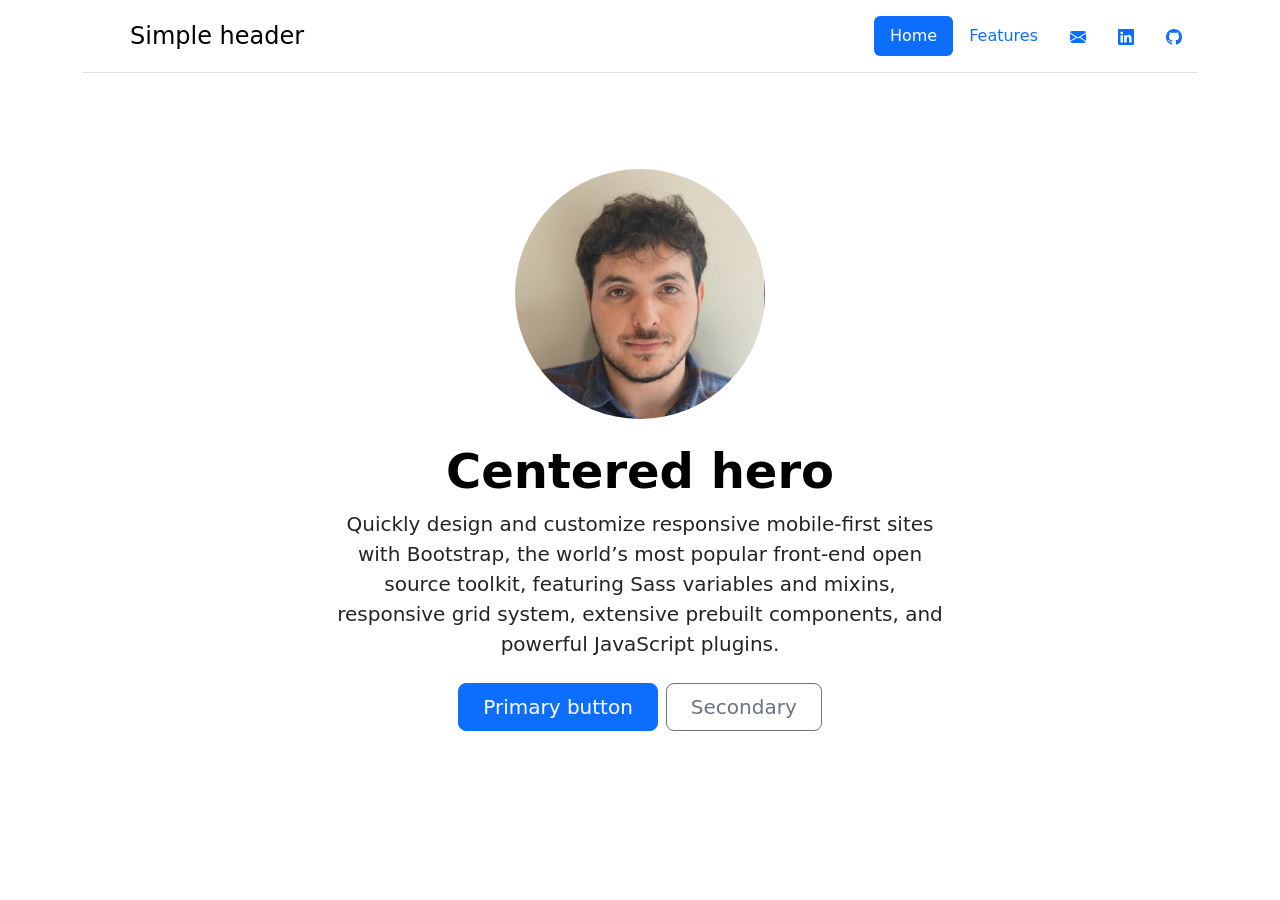
==== index.html @ 23b43318 "feat: add header and hero with placeholder text" ====
<!DOCTYPE html>
<html lang="en">
<head>
    <meta charset="UTF-8">
    <meta name="viewport" content="width=device-width, initial-scale=1.0">
    <link href="./css/style.css" rel="stylesheet">
    <link href="https://cdn.jsdelivr.net/npm/bootstrap@5.3.8/dist/css/bootstrap.min.css" rel="stylesheet"
        integrity="sha384-sRIl4kxILFvY47J16cr9ZwB07vP4J8+LH7qKQnuqkuIAvNWLzeN8tE5YBujZqJLB" crossorigin="anonymous">
    <title>Document</title>
</head>
<body>
    <!-- Header bar -->
    <div class="container">
        <header class="d-flex flex-wrap justify-content-center py-3 mb-4 border-bottom"> <a href="/"
                class="d-flex align-items-center mb-3 mb-md-0 me-md-auto link-body-emphasis text-decoration-none"> <svg
                    class="bi me-2" width="40" height="32" aria-hidden="true">
                    <use xlink:href="#bootstrap"></use>
                </svg> <span class="fs-4">Simple header</span> </a>
            <ul class="nav nav-pills">
                <li class="nav-item"><a href="#" class="nav-link active" aria-current="page">Home</a></li>
                <li class="nav-item"><a href="#" class="nav-link">Features</a></li>
                <li class="nav-item"><a href="#" class="nav-link"><svg xmlns="http://www.w3.org/2000/svg" width="16"
                            height="16" fill="currentColor" class="bi bi-envelope-fill" viewBox="0 0 16 16">
                            <path
                                d="M.05 3.555A2 2 0 0 1 2 2h12a2 2 0 0 1 1.95 1.555L8 8.414zM0 4.697v7.104l5.803-3.558zM6.761 8.83l-6.57 4.027A2 2 0 0 0 2 14h12a2 2 0 0 0 1.808-1.144l-6.57-4.027L8 9.586zm3.436-.586L16 11.801V4.697z" />
                        </svg></a></li>
                <li class="nav-item"><a href="#" class="nav-link"><svg xmlns="http://www.w3.org/2000/svg" width="16"
                            height="16" fill="currentColor" class="bi bi-linkedin" viewBox="0 0 16 16">
                            <path
                                d="M0 1.146C0 .513.526 0 1.175 0h13.65C15.474 0 16 .513 16 1.146v13.708c0 .633-.526 1.146-1.175 1.146H1.175C.526 16 0 15.487 0 14.854zm4.943 12.248V6.169H2.542v7.225zm-1.2-8.212c.837 0 1.358-.554 1.358-1.248-.015-.709-.52-1.248-1.342-1.248S2.4 3.226 2.4 3.934c0 .694.521 1.248 1.327 1.248zm4.908 8.212V9.359c0-.216.016-.432.08-.586.173-.431.568-.878 1.232-.878.869 0 1.216.662 1.216 1.634v3.865h2.401V9.25c0-2.22-1.184-3.252-2.764-3.252-1.274 0-1.845.7-2.165 1.193v.025h-.016l.016-.025V6.169h-2.4c.03.678 0 7.225 0 7.225z" />
                        </svg>
                    </a></li>
                <li class="nav-item"><a href="#" class="nav-link">
                        <svg xmlns="http://www.w3.org/2000/svg" width="16" height="16" fill="currentColor"
                            class="bi bi-github" viewBox="0 0 16 16">
                            <path
                                d="M8 0C3.58 0 0 3.58 0 8c0 3.54 2.29 6.53 5.47 7.59.4.07.55-.17.55-.38 0-.19-.01-.82-.01-1.49-2.01.37-2.53-.49-2.69-.94-.09-.23-.48-.94-.82-1.13-.28-.15-.68-.52-.01-.53.63-.01 1.08.58 1.23.82.72 1.21 1.87.87 2.33.66.07-.52.28-.87.51-1.07-1.78-.2-3.64-.89-3.64-3.95 0-.87.31-1.59.82-2.15-.08-.2-.36-1.02.08-2.12 0 0 .67-.21 2.2.82.64-.18 1.32-.27 2-.27s1.36.09 2 .27c1.53-1.04 2.2-.82 2.2-.82.44 1.1.16 1.92.08 2.12.51.56.82 1.27.82 2.15 0 3.07-1.87 3.75-3.65 3.95.29.25.54.73.54 1.48 0 1.07-.01 1.93-.01 2.2 0 .21.15.46.55.38A8.01 8.01 0 0 0 16 8c0-4.42-3.58-8-8-8" />
                        </svg></a></li>
            </ul>
        </header>
    </div>

    <!-- Hero element-->
    <div class="px-4 py-5 my-5 text-center"> <img class="d-block mx-auto mb-4"
            src="./assets/images/my-photo.jpg" alt="My photograph" id="profile-picture">
        <h1 class="display-5 fw-bold text-body-emphasis">Centered hero</h1>
        <div class="col-lg-6 mx-auto">
            <p class="lead mb-4">Quickly design and customize responsive mobile-first sites with Bootstrap, the world’s most
                popular front-end open source toolkit, featuring Sass variables and mixins, responsive grid system,
                extensive prebuilt components, and powerful JavaScript plugins.</p>
            <div class="d-grid gap-2 d-sm-flex justify-content-sm-center"> <button type="button"
                    class="btn btn-primary btn-lg px-4 gap-3">Primary button</button> <button type="button"
                    class="btn btn-outline-secondary btn-lg px-4">Secondary</button> </div>
        </div>
    </div>
</body>
</html>
---- css/style.css ----
#profile-picture {
    width: 250px;
    height: 250px;
    border-radius: 100%;
}
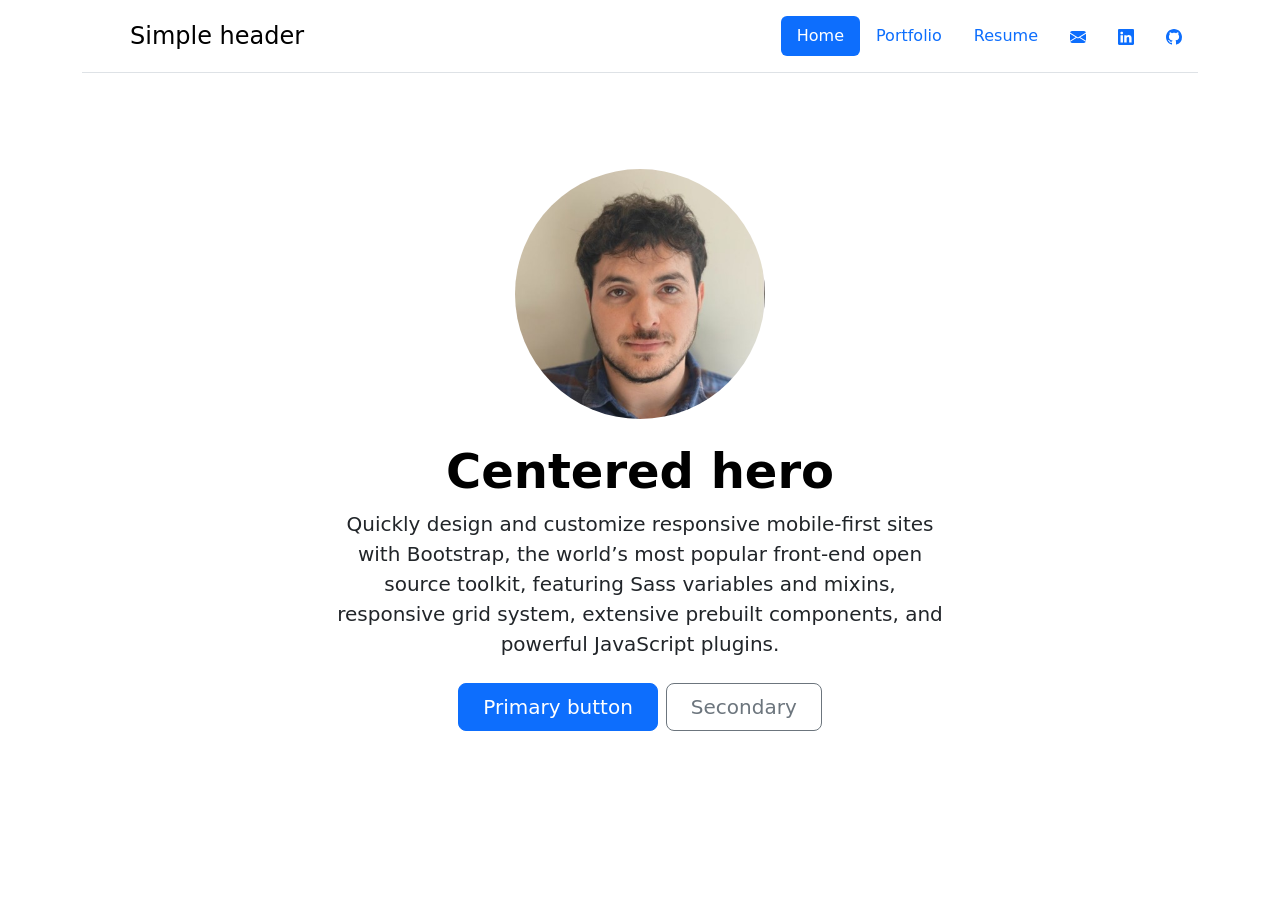
==== commit f104b081: "feat: add portfolio file" ====
--- a/index.html
+++ b/index.html
@@ -17,8 +17,9 @@
                     <use xlink:href="#bootstrap"></use>
                 </svg> <span class="fs-4">Simple header</span> </a>
             <ul class="nav nav-pills">
-                <li class="nav-item"><a href="#" class="nav-link active" aria-current="page">Home</a></li>
-                <li class="nav-item"><a href="#" class="nav-link">Features</a></li>
+                <li class="nav-item"><a href="./index.html" class="nav-link active" aria-current="page">Home</a></li>
+                <li class="nav-item"><a href="./portfolio.html" class="nav-link">Portfolio</a></li>
+                <li class="nav-item"><a href="#" class="nav-link">Resume</a></li>
                 <li class="nav-item"><a href="#" class="nav-link"><svg xmlns="http://www.w3.org/2000/svg" width="16"
                             height="16" fill="currentColor" class="bi bi-envelope-fill" viewBox="0 0 16 16">
                             <path
--- a/css/style.css
+++ b/css/style.css
@@ -1,5 +1,5 @@
 #profile-picture {
     width: 250px;
     height: 250px;
-    border-radius: 100%;
+    border-radius: 50%;
 }
